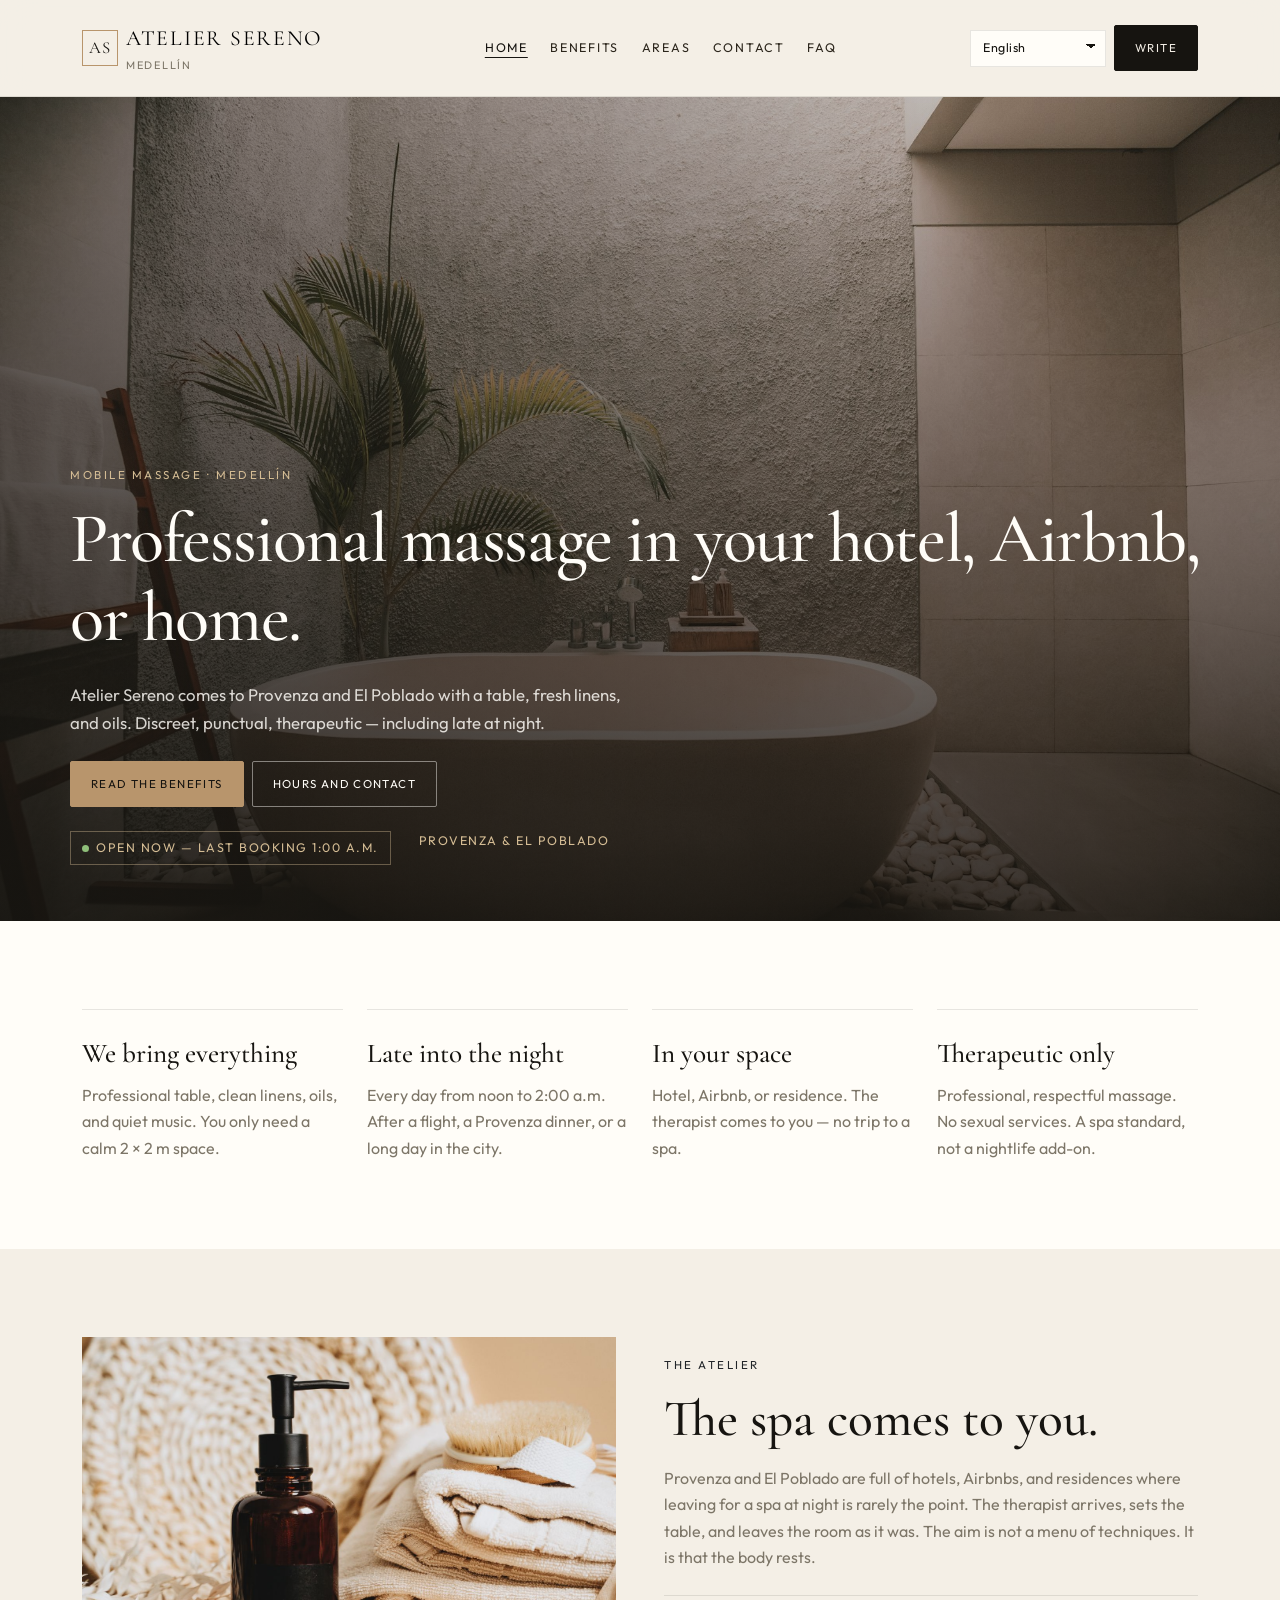
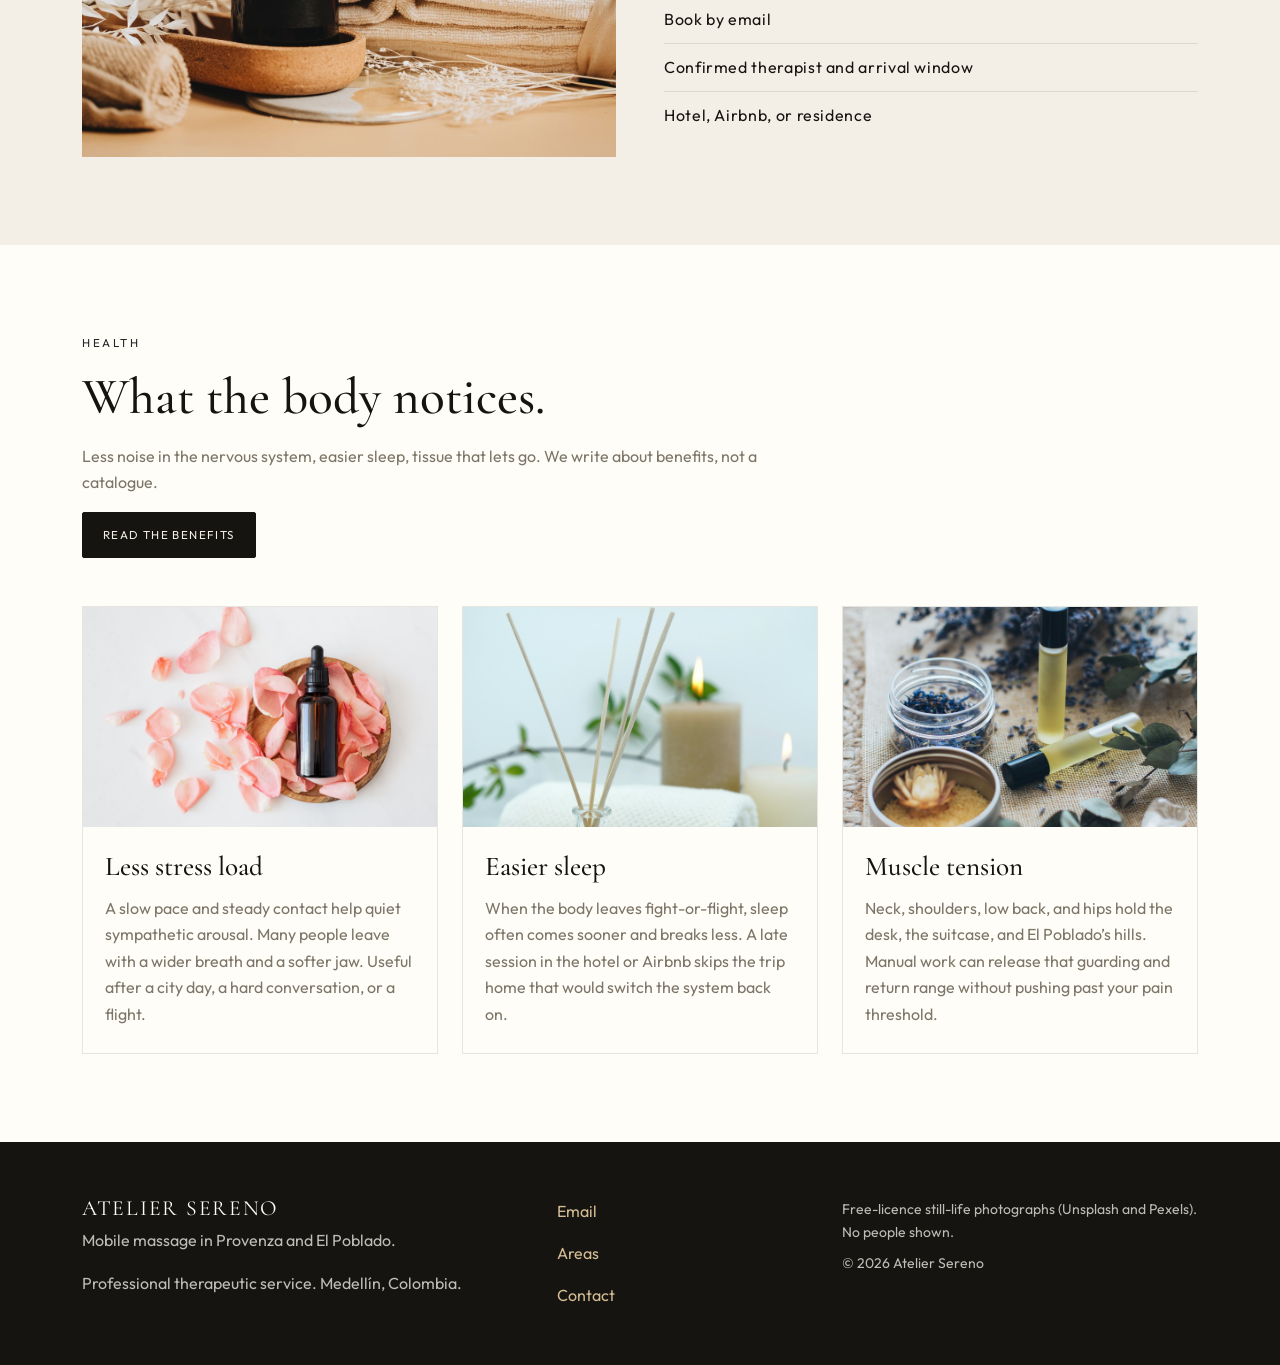
==== index.html @ fad037ab "Publish a static Atelier Sereno preview for friend review. Co-authored-by: Cursor <cursoragent@curso" ====
<!DOCTYPE html>
<html lang="es" data-lang="es" data-page="home">
<head>
  <!--
    Page: Home.
    Introduces Atelier Sereno as mobile massage in Provenza and El Poblado,
    then points to health benefits and email contact.
  -->
  <meta charset="utf-8">
  <meta name="viewport" content="width=device-width, initial-scale=1, viewport-fit=cover">
  <title>Atelier Sereno | Masaje a domicilio en Provenza y El Poblado, Medellín</title>
  <meta name="description" content="Masaje profesional a domicilio en Provenza y El Poblado, Medellín. Beneficios para el estrés, el sueño, la tensión y la circulación. Abiertos hasta las 2:00 a. m.">
  <meta name="robots" content="index, follow">
  <meta name="theme-color" content="#161410">
  <meta name="geo.region" content="CO-ANT">
  <meta name="geo.placename" content="Provenza, El Poblado, Medellín">
  <link rel="canonical" href="https://ateliersereno.com/index.html?lang=es">
  <link rel="alternate" data-hreflang="es" hreflang="es" href="https://ateliersereno.com/index.html?lang=es">
  <link rel="alternate" data-hreflang="en" hreflang="en" href="https://ateliersereno.com/index.html?lang=en">
  <link rel="alternate" data-hreflang="fr" hreflang="fr" href="https://ateliersereno.com/index.html?lang=fr">
  <link rel="alternate" data-hreflang="x-default" hreflang="x-default" href="https://ateliersereno.com/index.html?lang=es">
  <meta property="og:type" content="website">
  <meta property="og:title" content="Atelier Sereno — Masaje móvil en Provenza y El Poblado">
  <meta property="og:description" content="El spa llega a tu hotel, Airbnb o casa.">
  <meta property="og:locale" content="es_CO">
  <meta property="og:image" content="images/luxury-bath.jpg">
  <link rel="icon" href="favicon.svg" type="image/svg+xml">
  <link rel="manifest" href="site.webmanifest">
  <link rel="preconnect" href="https://fonts.googleapis.com">
  <link rel="preconnect" href="https://fonts.gstatic.com" crossorigin>
  <link href="https://fonts.googleapis.com/css2?family=Cormorant+Garamond:ital,wght@0,500;0,600;1,500&family=Outfit:wght@300;400;500&display=swap" rel="stylesheet">
  <link href="https://cdn.jsdelivr.net/npm/bootstrap@5.3.3/dist/css/bootstrap.min.css" rel="stylesheet">
  <link rel="stylesheet" href="css/styles.css?v=7">
  <script type="application/ld+json" id="jsonld"></script>
</head>
<body>
  <header class="site-header">
    <nav class="navbar navbar-expand-lg navbar-light">
      <div class="container py-2">
        <a class="navbar-brand d-flex align-items-center gap-2 mb-0 js-lang" href="index.html" data-href="index.html" data-nav="index.html">
          <span class="brand-mark" aria-hidden="true">AS</span>
          <span>
            <span class="brand-name">Atelier Sereno</span>
            <span class="brand-place">Medellín</span>
          </span>
        </a>
        <button class="navbar-toggler" type="button" data-bs-toggle="collapse" data-bs-target="#mainNav" aria-controls="mainNav" aria-expanded="false" aria-label="Menu">
          <span class="menu-lines" aria-hidden="true"></span>
        </button>
        <div class="collapse navbar-collapse" id="mainNav">
          <ul class="navbar-nav mx-lg-auto my-2 my-lg-0">
            <li class="nav-item"><a class="nav-link js-lang" href="index.html" data-href="index.html" data-nav="index.html" data-i18n="navHome">Inicio</a></li>
            <li class="nav-item"><a class="nav-link js-lang" href="benefits.html" data-href="benefits.html" data-nav="benefits.html" data-i18n="navBenefits">Beneficios</a></li>
            <li class="nav-item"><a class="nav-link js-lang" href="areas.html" data-href="areas.html" data-nav="areas.html" data-i18n="navAreas">Zonas</a></li>
            <li class="nav-item"><a class="nav-link js-lang" href="contact.html" data-href="contact.html" data-nav="contact.html" data-i18n="navContact">Contacto</a></li>
            <li class="nav-item"><a class="nav-link js-lang" href="faq.html" data-href="faq.html" data-nav="faq.html" data-i18n="navFaq">Preguntas</a></li>
          </ul>
          <div class="d-flex flex-column flex-lg-row align-items-lg-center gap-2">
            <label class="visually-hidden" for="lang-select" data-i18n="langLabel">Idioma</label>
            <select id="lang-select" class="lang-select" autocomplete="off">
              <option value="es">Español</option>
              <option value="en">English</option>
              <option value="fr">Français</option>
            </select>
            <a class="btn btn-ink js-lang" href="contact.html" data-href="contact.html" data-i18n="navWrite">Escribir</a>
          </div>
        </div>
      </div>
    </nav>
  </header>

  <main>
    <section class="hero" style="background-image: url('images/luxury-bath.jpg');">
      <div class="container hero-inner">
        <p class="kicker" data-i18n="heroKicker">Masaje móvil · Medellín</p>
        <h1 class="display mb-4" data-i18n="heroTitle">Masaje profesional en tu hotel, Airbnb o casa.</h1>
        <p class="hero-lead mb-4" data-i18n="heroLead">Atelier Sereno llega a Provenza y El Poblado con camilla, lencería limpia y aceites. Un servicio discreto, puntual y terapéutico — también de noche.</p>
        <div class="d-flex flex-wrap gap-2 mb-4">
          <a class="btn btn-gold js-lang" href="benefits.html" data-href="benefits.html" data-i18n="heroCta">Ver beneficios</a>
          <a class="btn btn-ghost js-lang" href="contact.html" data-href="contact.html" data-i18n="heroSecondary">Contacto y horario</a>
        </div>
        <div class="hero-meta">
          <span id="hours-status" class="status-pill">
            <span class="status-dot" aria-hidden="true"></span>
            <span data-status-label data-i18n="heroHours">Todos los días · 12:00 – 02:00</span>
          </span>
          <span data-i18n="heroAreas">Provenza y El Poblado</span>
        </div>
      </div>
    </section>

    <section class="section section-paper">
      <div class="container">
        <div class="row g-4 trust-grid">
          <div class="col-md-6 col-xl-3">
            <article class="trust-card">
              <h3 data-i18n="trust1Title">Llegamos con todo</h3>
              <p class="mb-0 muted" data-i18n="trust1Text">Camilla profesional, sábanas limpias, aceites y música suave.</p>
            </article>
          </div>
          <div class="col-md-6 col-xl-3">
            <article class="trust-card">
              <h3 data-i18n="trust2Title">Hasta altas horas</h3>
              <p class="mb-0 muted" data-i18n="trust2Text">Todos los días de 12:00 a 02:00.</p>
            </article>
          </div>
          <div class="col-md-6 col-xl-3">
            <article class="trust-card">
              <h3 data-i18n="trust3Title">En tu espacio</h3>
              <p class="mb-0 muted" data-i18n="trust3Text">Hotel, Airbnb o residencia. No hace falta salir.</p>
            </article>
          </div>
          <div class="col-md-6 col-xl-3">
            <article class="trust-card">
              <h3 data-i18n="trust4Title">Solo terapéutico</h3>
              <p class="mb-0 muted" data-i18n="trust4Text">Masaje profesional y respetuoso.</p>
            </article>
          </div>
        </div>
      </div>
    </section>

    <section class="section">
      <div class="container">
        <div class="row g-5 align-items-center">
          <div class="col-lg-6">
            <img class="about-photo" src="images/towels-pump.jpg" alt="Aceite y toallas de spa" width="1200" height="800">
          </div>
          <div class="col-lg-6">
            <p class="kicker text-body" data-i18n="aboutKicker">El atelier</p>
            <h2 class="section-title" data-i18n="aboutTitle">El spa llega a ti.</h2>
            <p class="muted" data-i18n="aboutText">El terapeuta llega, arma la camilla y deja el espacio como lo encontró.</p>
            <ul class="about-list">
              <li data-i18n="aboutPoint1">Reserva por correo</li>
              <li data-i18n="aboutPoint2">Confirmación de llegada y terapeuta</li>
              <li data-i18n="aboutPoint3">Hotel, Airbnb o residencia</li>
            </ul>
          </div>
        </div>
      </div>
    </section>

    <section class="section section-paper">
      <div class="container">
        <div class="row mb-5">
          <div class="col-lg-8">
            <p class="kicker text-body" data-i18n="homeBenefitsKicker">Salud</p>
            <h2 class="section-title" data-i18n="homeBenefitsTitle">Lo que el cuerpo nota.</h2>
            <p class="muted" data-i18n="homeBenefitsLead">Menos ruido en el sistema nervioso, mejor sueño, tejidos que sueltan.</p>
            <a class="btn btn-ink js-lang" href="benefits.html" data-href="benefits.html" data-i18n="homeBenefitsCta">Leer los beneficios</a>
          </div>
        </div>
        <div class="row g-4">
          <div class="col-md-4">
            <article class="service-card">
              <img src="images/oils-pexels.jpg" alt="Aceite esencial" width="800" height="520">
              <div class="card-body">
                <h3 data-i18n="ben1Title">Menos carga de estrés</h3>
                <p class="muted mb-0" data-i18n="ben1Text">El ritmo lento ayuda a bajar el tono del sistema nervioso.</p>
              </div>
            </article>
          </div>
          <div class="col-md-4">
            <article class="service-card">
              <img src="images/candle-holder.jpg" alt="Velas y toalla" width="800" height="520">
              <div class="card-body">
                <h3 data-i18n="ben2Title">Sueño más fácil</h3>
                <p class="muted mb-0" data-i18n="ben2Text">Cuando el cuerpo deja de estar en alerta, el sueño suele llegar antes.</p>
              </div>
            </article>
          </div>
          <div class="col-md-4">
            <article class="service-card">
              <img src="images/massage-tools.jpg" alt="Aceites y piedras" width="800" height="520">
              <div class="card-body">
                <h3 data-i18n="ben3Title">Tensión muscular</h3>
                <p class="muted mb-0" data-i18n="ben3Text">Cuello, hombros y lumbar sueltan la guardia del día.</p>
              </div>
            </article>
          </div>
        </div>
      </div>
    </section>
  </main>

  <footer class="site-footer">
    <div class="container">
      <div class="row g-4">
        <div class="col-lg-5">
          <p class="brand-name mb-2">Atelier Sereno</p>
          <p data-i18n="footerTag">Masaje móvil en Provenza y El Poblado.</p>
          <p class="mb-0" data-i18n="footerLegal">Servicio terapéutico profesional. Medellín, Colombia.</p>
        </div>
        <div class="col-lg-3">
          <p><a class="js-email" href="mailto:reservas@ateliersereno.com" data-i18n="contactEmail">Correo</a></p>
          <p><a class="js-lang" href="areas.html" data-href="areas.html" data-i18n="navAreas">Zonas</a></p>
          <p class="mb-0"><a class="js-lang" href="contact.html" data-href="contact.html" data-i18n="navContact">Contacto</a></p>
        </div>
        <div class="col-lg-4">
          <p class="small mb-2" data-i18n="footerPhoto">Fotografías de archivo libre, sin personas.</p>
          <p class="small mb-0">© <span id="year">2026</span> Atelier Sereno</p>
        </div>
      </div>
    </div>
  </footer>

  <div class="mobile-bar">
    <a class="btn btn-gold w-100 js-lang mb-0" href="contact.html" data-href="contact.html" data-i18n="navWrite">Escribir</a>
  </div>

  <script src="https://cdn.jsdelivr.net/npm/bootstrap@5.3.3/dist/js/bootstrap.bundle.min.js"></script>
  <script src="js/config.js"></script>
  <script src="js/translations.js"></script>
  <script src="js/main.js?v=7"></script>
</body>
</html>
---- css/styles.css ----
/*
  Atelier Sereno visual system.
  Bootstrap handles grid and collapse. This file owns type, color, and
  the late-night spa atmosphere so the site does not look like a default theme.
*/

:root {
  --ink: #161410;
  --ink-soft: #2c261c;
  --gold: #b8956c;
  --gold-light: #d4bc94;
  --cream: #f4efe6;
  --paper: #fffdf8;
  --stone: #7d7668;
  --line: rgba(22, 20, 16, 0.1);
  --shadow: 0 24px 60px rgba(22, 20, 16, 0.12);
  --radius: 2px;
  --header-h: 76px;
  --font-serif: "Cormorant Garamond", "Times New Roman", serif;
  --font-sans: "Outfit", "Segoe UI", sans-serif;
}

html {
  scroll-behavior: smooth;
}

body {
  font-family: var(--font-sans);
  color: var(--ink);
  background: var(--cream);
  line-height: 1.65;
}

img {
  max-width: 100%;
  height: auto;
}

a {
  color: inherit;
}

/* Header */
.site-header {
  position: sticky;
  top: 0;
  z-index: 1040;
  background: rgba(244, 239, 230, 0.92);
  backdrop-filter: blur(16px);
  border-bottom: 1px solid var(--line);
}

.brand-mark {
  width: 36px;
  height: 36px;
  display: grid;
  place-items: center;
  border: 1px solid var(--gold);
  color: var(--ink);
  font-family: var(--font-serif);
  font-size: 1.05rem;
  letter-spacing: 0.06em;
}

.brand-name {
  font-family: var(--font-serif);
  font-size: 1.35rem;
  letter-spacing: 0.08em;
  text-transform: uppercase;
  line-height: 1;
}

.brand-place {
  display: block;
  font-family: var(--font-sans);
  font-size: 0.68rem;
  letter-spacing: 0.16em;
  text-transform: uppercase;
  color: var(--stone);
  margin-top: 0.2rem;
}

.nav-link {
  font-size: 0.78rem;
  letter-spacing: 0.14em;
  text-transform: uppercase;
  color: var(--ink-soft) !important;
  padding-left: 0.7rem !important;
  padding-right: 0.7rem !important;
}

.nav-link:hover,
.nav-link:focus,
.nav-link[aria-current="page"] {
  color: var(--ink) !important;
}

.nav-link[aria-current="page"] {
  text-decoration: underline;
  text-underline-offset: 0.4em;
}

.lang-select {
  appearance: none;
  background: var(--paper);
  border: 1px solid var(--line);
  color: var(--ink);
  font-size: 0.78rem;
  letter-spacing: 0.04em;
  padding: 0.45rem 2rem 0.45rem 0.75rem;
  min-width: 8.5rem;
  background-image: linear-gradient(45deg, transparent 50%, var(--ink) 50%),
    linear-gradient(135deg, var(--ink) 50%, transparent 50%);
  background-position: calc(100% - 14px) calc(50% - 2px), calc(100% - 9px) calc(50% - 2px);
  background-size: 5px 5px, 5px 5px;
  background-repeat: no-repeat;
}

.lang-select:focus {
  outline: 1px solid var(--gold);
  outline-offset: 2px;
}

.btn-gold,
.btn-ink,
.btn-ghost {
  border-radius: var(--radius);
  letter-spacing: 0.12em;
  text-transform: uppercase;
  font-size: 0.72rem;
  padding: 0.85rem 1.25rem;
}

.btn-gold {
  background: var(--gold);
  border-color: var(--gold);
  color: var(--ink);
}

.btn-gold:hover,
.btn-gold:focus {
  background: var(--gold-light);
  border-color: var(--gold-light);
  color: var(--ink);
}

.btn-ink {
  background: var(--ink);
  border-color: var(--ink);
  color: var(--cream);
}

.btn-ink:hover,
.btn-ink:focus {
  background: var(--ink-soft);
  border-color: var(--ink-soft);
  color: var(--cream);
}

.btn-ghost {
  background: transparent;
  border: 1px solid rgba(255, 253, 248, 0.45);
  color: var(--paper);
}

.btn-ghost:hover,
.btn-ghost:focus {
  background: rgba(255, 253, 248, 0.08);
  color: var(--paper);
  border-color: var(--paper);
}

/* Hero */
.hero {
  position: relative;
  min-height: calc(100vh - var(--header-h));
  min-height: calc(100svh - var(--header-h));
  display: flex;
  align-items: flex-end;
  color: var(--paper);
  background: #1a1712 center / cover no-repeat;
  overflow-x: hidden;
}

.hero::after {
  content: "";
  position: absolute;
  inset: 0;
  background:
    linear-gradient(180deg, rgba(22, 20, 16, 0.18) 0%, rgba(22, 20, 16, 0.42) 42%, rgba(22, 20, 16, 0.82) 100%),
    linear-gradient(90deg, rgba(22, 20, 16, 0.45) 0%, rgba(22, 20, 16, 0.08) 70%);
}

.hero-inner {
  position: relative;
  z-index: 1;
  padding: 4.5rem 0 3.5rem;
}

.kicker {
  font-size: 0.72rem;
  letter-spacing: 0.22em;
  text-transform: uppercase;
  color: var(--gold-light);
  margin-bottom: 1rem;
}

.display {
  font-family: var(--font-serif);
  font-weight: 500;
  letter-spacing: -0.02em;
  line-height: 1.12;
  font-size: clamp(2rem, 7vw, 4.4rem);
  overflow-wrap: break-word;
}

.hero-lead {
  max-width: 36rem;
  color: rgba(255, 253, 248, 0.82);
  font-size: 1.05rem;
}

.hero-meta {
  display: flex;
  flex-wrap: wrap;
  gap: 1rem 1.75rem;
  font-size: 0.78rem;
  letter-spacing: 0.12em;
  text-transform: uppercase;
  color: var(--gold-light);
}

.status-pill {
  display: inline-flex;
  align-items: center;
  gap: 0.45rem;
  border: 1px solid rgba(212, 188, 148, 0.4);
  padding: 0.35rem 0.7rem;
}

.status-dot {
  width: 7px;
  height: 7px;
  border-radius: 50%;
  background: #c45c4a;
}

.status-pill.is-open .status-dot {
  background: #8fbf7a;
}

/* Sections */
.section {
  padding: 5.5rem 0;
}

.section-tight {
  padding: 4rem 0;
}

.section-ink {
  background: var(--ink);
  color: var(--paper);
}

.section-paper {
  background: var(--paper);
}

.section-title {
  font-family: var(--font-serif);
  font-size: clamp(2rem, 4vw, 3.2rem);
  line-height: 1.15;
  margin-bottom: 1rem;
}

.muted {
  color: var(--stone);
}

.section-ink .muted {
  color: rgba(255, 253, 248, 0.62);
}

.trust-grid .trust-card {
  height: 100%;
  padding: 1.75rem 0 0;
  border-top: 1px solid var(--line);
}

.trust-card h3,
.how-card h3,
.service-card h2,
.service-card h3,
.area-card h2,
.area-card h3,
.hours-card h3 {
  font-family: var(--font-serif);
  font-size: 1.7rem;
  margin-bottom: 0.7rem;
}

.about-photo {
  width: 100%;
  height: 100%;
  min-height: 420px;
  object-fit: cover;
}

.about-list {
  list-style: none;
  padding: 0;
  margin: 1.5rem 0 0;
}

.about-list li {
  padding: 0.65rem 0;
  border-top: 1px solid var(--line);
  letter-spacing: 0.04em;
}

/* Services */
.service-card {
  height: 100%;
  background: var(--paper);
  border: 1px solid var(--line);
}

.service-card img {
  width: 100%;
  height: 220px;
  object-fit: cover;
}

.service-card .card-body {
  padding: 1.5rem 1.4rem 1.6rem;
}

.service-meta {
  font-size: 0.7rem;
  letter-spacing: 0.16em;
  text-transform: uppercase;
  color: var(--gold);
}

/* How */
.how-index {
  font-family: var(--font-serif);
  font-size: 2rem;
  color: var(--gold);
  line-height: 1;
  display: block;
  margin-bottom: 0.8rem;
}

/* Areas / maps */
.area-card {
  background: var(--paper);
  border: 1px solid var(--line);
  height: 100%;
}

.map-frame {
  width: 100%;
  height: 260px;
  border: 0;
  filter: grayscale(0.35) contrast(1.05);
}

.area-card .card-body {
  padding: 1.5rem;
}

/* Hours + form */
.hours-table {
  width: 100%;
}

.hours-table th,
.hours-table td {
  padding: 0.85rem 0;
  border-bottom: 1px solid var(--line);
  font-size: 0.95rem;
}

.hours-table th {
  font-weight: 400;
  color: var(--stone);
}

.form-atelier .form-control,
.form-atelier .form-select {
  border: 0;
  border-bottom: 1px solid var(--line);
  border-radius: 0;
  background: transparent;
  padding-left: 0;
  box-shadow: none;
}

.form-atelier .form-control:focus,
.form-atelier .form-select:focus {
  box-shadow: none;
  border-color: var(--gold);
  background: transparent;
}

.form-atelier label {
  font-size: 0.72rem;
  letter-spacing: 0.14em;
  text-transform: uppercase;
  color: var(--stone);
}

/* FAQ */
.accordion-item {
  background: transparent;
  border: 0;
  border-bottom: 1px solid var(--line);
}

.accordion-button {
  background: transparent;
  box-shadow: none !important;
  font-family: var(--font-serif);
  font-size: 1.35rem;
  color: var(--ink);
  padding-left: 0;
}

.accordion-button:not(.collapsed) {
  background: transparent;
  color: var(--ink);
}

.accordion-button::after {
  background-size: 0.9rem;
}

.accordion-body {
  padding-left: 0;
  color: var(--stone);
}

/* Footer */
.site-footer {
  background: var(--ink);
  color: rgba(255, 253, 248, 0.72);
  padding: 3.5rem 0;
}

.site-footer a {
  color: var(--gold-light);
  text-decoration: none;
}

.site-footer .brand-name {
  color: var(--paper);
}

.page-hero {
  padding: 4.5rem 0 2rem;
}

.mobile-bar {
  display: none;
}

html.is-mobile .mobile-bar {
  display: block;
  position: fixed;
  left: 0;
  right: 0;
  bottom: 0;
  z-index: 1055;
  background: var(--ink);
  color: var(--paper);
  padding: 0.7rem 1rem calc(0.7rem + env(safe-area-inset-bottom));
  border-top: 1px solid rgba(184, 149, 108, 0.35);
}

html.is-mobile .site-footer {
  padding-bottom: 7.5rem;
}

html.is-mobile .hero {
  min-height: 88svh;
}

.mobile-bar .btn {
  flex: 0 0 auto;
}

.navbar .container {
  flex-wrap: nowrap;
  gap: 0.75rem;
}

.navbar-brand {
  min-width: 0;
}

.navbar-toggler {
  border: 1px solid var(--ink);
  background: var(--ink);
  width: 42px;
  height: 42px;
  padding: 0;
  margin-left: auto;
  flex: 0 0 auto;
  display: inline-flex;
  align-items: center;
  justify-content: center;
}

.navbar-toggler:focus {
  box-shadow: none;
}

.menu-lines,
.menu-lines::before,
.menu-lines::after {
  display: block;
  width: 16px;
  height: 1.5px;
  background: var(--cream);
}

.menu-lines {
  position: relative;
}

.menu-lines::before,
.menu-lines::after {
  content: "";
  position: absolute;
  left: 0;
}

.menu-lines::before {
  top: -5px;
}

.menu-lines::after {
  top: 5px;
}

@media (max-width: 991.98px) {
  .navbar .container {
    position: relative;
    padding-right: 3.6rem;
  }

  .navbar-toggler {
    display: inline-flex !important;
    align-items: center;
    justify-content: center;
    position: absolute;
    right: 0.75rem;
    top: 50%;
    transform: translateY(-50%);
    margin-left: 0;
  }

  .navbar-collapse {
    padding: 1rem 0 1.25rem;
  }

  .lang-select {
    margin: 0.75rem 0;
    width: 100%;
    max-width: 14rem;
  }

  .display {
    font-size: 1.8rem;
  }

  .hero-lead {
    font-size: 0.95rem;
  }

  .brand-name {
    font-size: 1.1rem;
  }

  .hero-inner {
    padding-right: 0.15rem;
  }
}

@media (prefers-reduced-motion: reduce) {
  html {
    scroll-behavior: auto;
  }
}
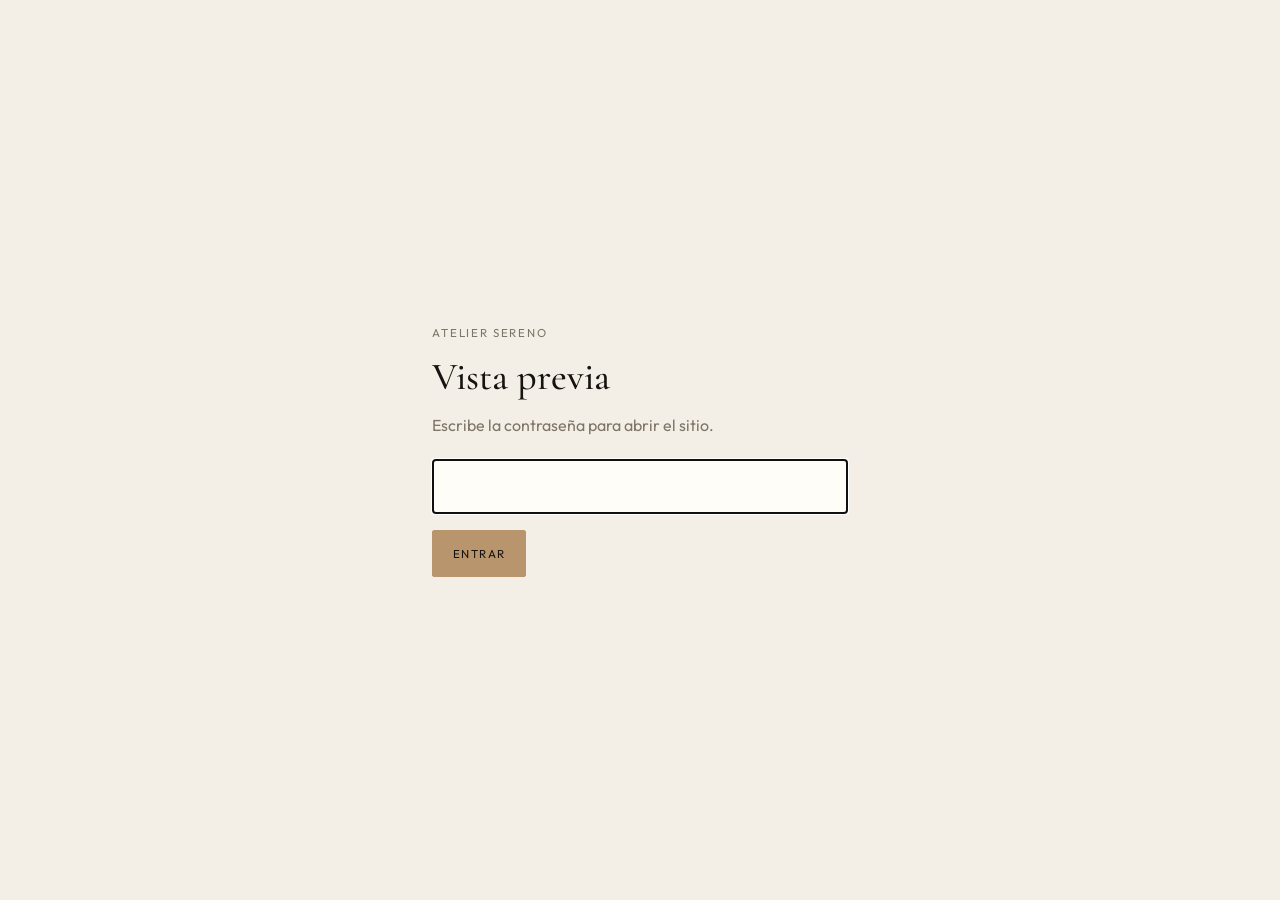
==== commit eeadef96: "Add a preview password screen on every page before the site opens. Co-authored-by: Cursor <cursorage" ====
--- a/index.html
+++ b/index.html
@@ -1,5 +1,5 @@
 <!DOCTYPE html>
-<html lang="es" data-lang="es" data-page="home">
+<html lang="es" data-lang="es" data-page="home" class="gate-locked">
 <head>
   <!--
     Page: Home.
@@ -30,7 +30,8 @@
   <link rel="preconnect" href="https://fonts.gstatic.com" crossorigin>
   <link href="https://fonts.googleapis.com/css2?family=Cormorant+Garamond:ital,wght@0,500;0,600;1,500&family=Outfit:wght@300;400;500&display=swap" rel="stylesheet">
   <link href="https://cdn.jsdelivr.net/npm/bootstrap@5.3.3/dist/css/bootstrap.min.css" rel="stylesheet">
-  <link rel="stylesheet" href="css/styles.css?v=7">
+  <link rel="stylesheet" href="css/styles.css?v=8">
+  <script src="js/gate.js"></script>
   <script type="application/ld+json" id="jsonld"></script>
 </head>
 <body>
--- a/css/styles.css
+++ b/css/styles.css
@@ -589,6 +589,57 @@
   }
 }
 
+html.gate-locked body > *:not(#site-gate) {
+  display: none !important;
+}
+
+#site-gate {
+  min-height: 100vh;
+  display: flex;
+  align-items: center;
+  justify-content: center;
+  padding: 2rem 1.25rem;
+  background: var(--cream);
+}
+
+.gate-card {
+  width: min(26rem, 100%);
+}
+
+.gate-kicker,
+.gate-lead,
+.gate-error {
+  color: var(--stone);
+}
+
+.gate-kicker {
+  letter-spacing: 0.16em;
+  text-transform: uppercase;
+  font-size: 0.72rem;
+  margin-bottom: 0.75rem;
+}
+
+.gate-title {
+  font-family: var(--font-serif);
+  font-size: 2.4rem;
+  font-weight: 500;
+  margin-bottom: 0.75rem;
+}
+
+.gate-form input {
+  display: block;
+  width: 100%;
+  border: 1px solid var(--line);
+  background: var(--paper);
+  padding: 0.85rem 1rem;
+  margin: 1.25rem 0 1rem;
+}
+
+.gate-error {
+  margin-top: 1rem;
+  font-size: 0.85rem;
+}
+
 @media (prefers-reduced-motion: reduce) {
   html {
     scroll-behavior: auto;
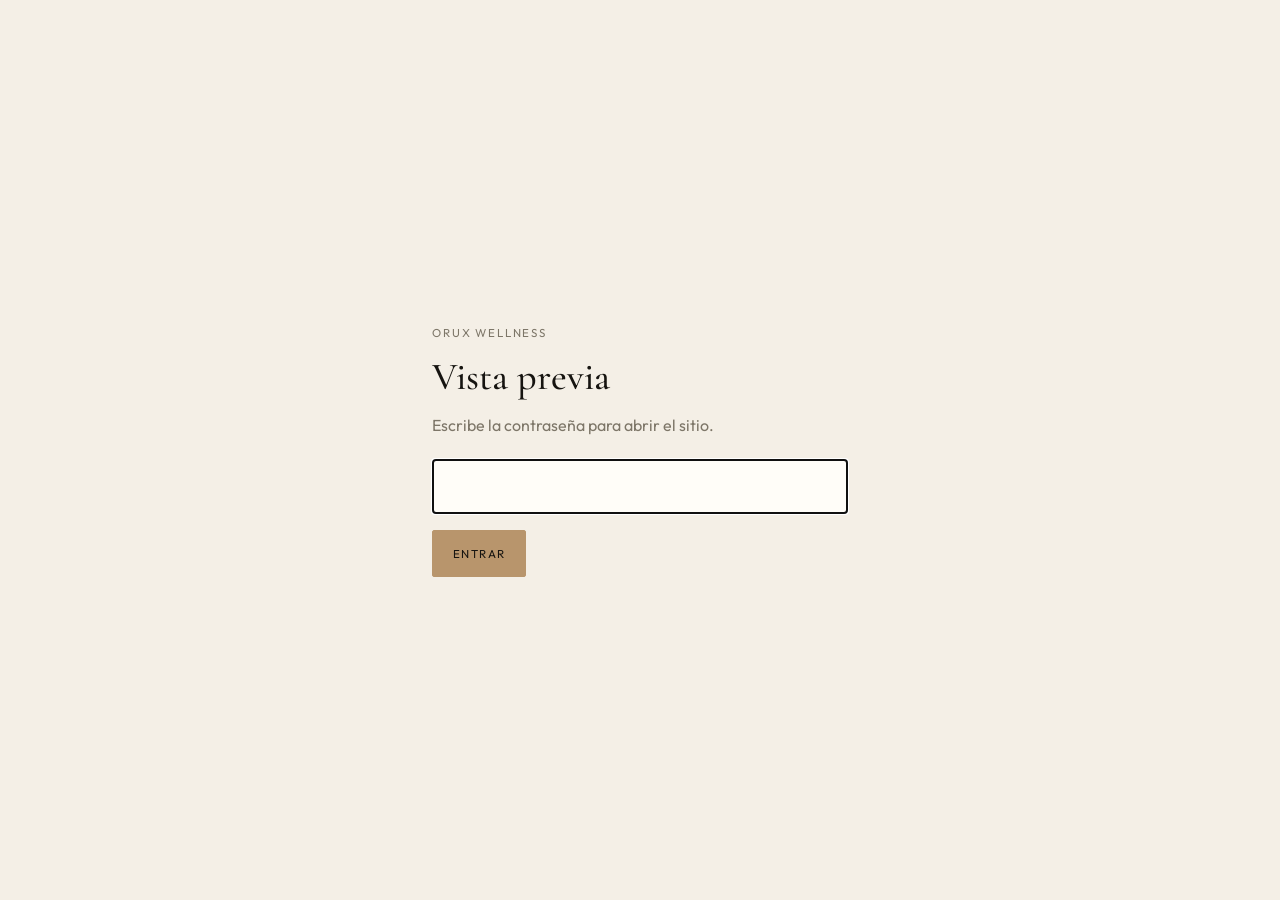
==== commit 7c2c2685: "Rebrand to Orux Wellness with Lorena's catalog, logo, WhatsApp booking, and Instagram. Co-authored-b" ====
--- a/index.html
+++ b/index.html
@@ -3,34 +3,34 @@
 <head>
   <!--
     Page: Home.
-    Introduces Atelier Sereno as mobile massage in Provenza and El Poblado,
-    then points to health benefits and email contact.
+    Introduces Orux Wellness as home-visit massage in Medellín, then
+    points to the service catalog and WhatsApp booking.
   -->
   <meta charset="utf-8">
   <meta name="viewport" content="width=device-width, initial-scale=1, viewport-fit=cover">
-  <title>Atelier Sereno | Masaje a domicilio en Provenza y El Poblado, Medellín</title>
-  <meta name="description" content="Masaje profesional a domicilio en Provenza y El Poblado, Medellín. Beneficios para el estrés, el sueño, la tensión y la circulación. Abiertos hasta las 2:00 a. m.">
+  <title>Orux Wellness | Masajes terapéuticos a domicilio en Medellín</title>
+  <meta name="description" content="Masajes relajantes, descontracturantes, para parejas y grupales, limpieza facial y sueroterapia a domicilio en Medellín y alrededores.">
   <meta name="robots" content="index, follow">
-  <meta name="theme-color" content="#161410">
+  <meta name="theme-color" content="#0b0b0b">
   <meta name="geo.region" content="CO-ANT">
-  <meta name="geo.placename" content="Provenza, El Poblado, Medellín">
-  <link rel="canonical" href="https://ateliersereno.com/index.html?lang=es">
-  <link rel="alternate" data-hreflang="es" hreflang="es" href="https://ateliersereno.com/index.html?lang=es">
-  <link rel="alternate" data-hreflang="en" hreflang="en" href="https://ateliersereno.com/index.html?lang=en">
-  <link rel="alternate" data-hreflang="fr" hreflang="fr" href="https://ateliersereno.com/index.html?lang=fr">
-  <link rel="alternate" data-hreflang="x-default" hreflang="x-default" href="https://ateliersereno.com/index.html?lang=es">
+  <meta name="geo.placename" content="Medellín">
+  <link rel="canonical" href="https://ggalvin-sc.github.io/atelier-sereno/index.html?lang=es">
+  <link rel="alternate" data-hreflang="es" hreflang="es" href="https://ggalvin-sc.github.io/atelier-sereno/index.html?lang=es">
+  <link rel="alternate" data-hreflang="en" hreflang="en" href="https://ggalvin-sc.github.io/atelier-sereno/index.html?lang=en">
+  <link rel="alternate" data-hreflang="fr" hreflang="fr" href="https://ggalvin-sc.github.io/atelier-sereno/index.html?lang=fr">
+  <link rel="alternate" data-hreflang="x-default" hreflang="x-default" href="https://ggalvin-sc.github.io/atelier-sereno/index.html?lang=es">
   <meta property="og:type" content="website">
-  <meta property="og:title" content="Atelier Sereno — Masaje móvil en Provenza y El Poblado">
-  <meta property="og:description" content="El spa llega a tu hotel, Airbnb o casa.">
+  <meta property="og:title" content="Orux Wellness — Tu bienestar, nuestra prioridad">
+  <meta property="og:description" content="Masajes terapéuticos y de bienestar a domicilio. Medellín y alrededores.">
   <meta property="og:locale" content="es_CO">
-  <meta property="og:image" content="images/luxury-bath.jpg">
+  <meta property="og:image" content="images/logo-orux.jpg">
   <link rel="icon" href="favicon.svg" type="image/svg+xml">
   <link rel="manifest" href="site.webmanifest">
   <link rel="preconnect" href="https://fonts.googleapis.com">
   <link rel="preconnect" href="https://fonts.gstatic.com" crossorigin>
   <link href="https://fonts.googleapis.com/css2?family=Cormorant+Garamond:ital,wght@0,500;0,600;1,500&family=Outfit:wght@300;400;500&display=swap" rel="stylesheet">
   <link href="https://cdn.jsdelivr.net/npm/bootstrap@5.3.3/dist/css/bootstrap.min.css" rel="stylesheet">
-  <link rel="stylesheet" href="css/styles.css?v=8">
+  <link rel="stylesheet" href="css/styles.css?v=9">
   <script src="js/gate.js"></script>
   <script type="application/ld+json" id="jsonld"></script>
 </head>
@@ -39,9 +39,9 @@
     <nav class="navbar navbar-expand-lg navbar-light">
       <div class="container py-2">
         <a class="navbar-brand d-flex align-items-center gap-2 mb-0 js-lang" href="index.html" data-href="index.html" data-nav="index.html">
-          <span class="brand-mark" aria-hidden="true">AS</span>
+          <img class="brand-logo" src="images/logo-orux.jpg" alt="Orux Wellness" width="52" height="52">
           <span>
-            <span class="brand-name">Atelier Sereno</span>
+            <span class="brand-name">Orux Wellness</span>
             <span class="brand-place">Medellín</span>
           </span>
         </a>
@@ -51,7 +51,7 @@
         <div class="collapse navbar-collapse" id="mainNav">
           <ul class="navbar-nav mx-lg-auto my-2 my-lg-0">
             <li class="nav-item"><a class="nav-link js-lang" href="index.html" data-href="index.html" data-nav="index.html" data-i18n="navHome">Inicio</a></li>
-            <li class="nav-item"><a class="nav-link js-lang" href="benefits.html" data-href="benefits.html" data-nav="benefits.html" data-i18n="navBenefits">Beneficios</a></li>
+            <li class="nav-item"><a class="nav-link js-lang" href="services.html" data-href="services.html" data-nav="services.html" data-i18n="navServices">Servicios</a></li>
             <li class="nav-item"><a class="nav-link js-lang" href="areas.html" data-href="areas.html" data-nav="areas.html" data-i18n="navAreas">Zonas</a></li>
             <li class="nav-item"><a class="nav-link js-lang" href="contact.html" data-href="contact.html" data-nav="contact.html" data-i18n="navContact">Contacto</a></li>
             <li class="nav-item"><a class="nav-link js-lang" href="faq.html" data-href="faq.html" data-nav="faq.html" data-i18n="navFaq">Preguntas</a></li>
@@ -63,7 +63,7 @@
               <option value="en">English</option>
               <option value="fr">Français</option>
             </select>
-            <a class="btn btn-ink js-lang" href="contact.html" data-href="contact.html" data-i18n="navWrite">Escribir</a>
+            <a class="btn btn-ink js-whatsapp" href="https://wa.me/573242700150" target="_blank" rel="noopener" data-i18n="navWrite">Agenda tu cita</a>
           </div>
         </div>
       </div>
@@ -73,19 +73,19 @@
   <main>
     <section class="hero" style="background-image: url('images/luxury-bath.jpg');">
       <div class="container hero-inner">
-        <p class="kicker" data-i18n="heroKicker">Masaje móvil · Medellín</p>
-        <h1 class="display mb-4" data-i18n="heroTitle">Masaje profesional en tu hotel, Airbnb o casa.</h1>
-        <p class="hero-lead mb-4" data-i18n="heroLead">Atelier Sereno llega a Provenza y El Poblado con camilla, lencería limpia y aceites. Un servicio discreto, puntual y terapéutico — también de noche.</p>
+        <p class="kicker" data-i18n="heroKicker">Masajes a domicilio · Medellín</p>
+        <h1 class="display mb-4" data-i18n="heroTitle">Tu bienestar, nuestra prioridad.</h1>
+        <p class="hero-lead mb-4" data-i18n="heroLead">Orux Wellness lleva masajes terapéuticos y de bienestar a tu hotel, Airbnb o casa.</p>
         <div class="d-flex flex-wrap gap-2 mb-4">
-          <a class="btn btn-gold js-lang" href="benefits.html" data-href="benefits.html" data-i18n="heroCta">Ver beneficios</a>
-          <a class="btn btn-ghost js-lang" href="contact.html" data-href="contact.html" data-i18n="heroSecondary">Contacto y horario</a>
+          <a class="btn btn-gold js-lang" href="services.html" data-href="services.html" data-i18n="heroCta">Ver servicios</a>
+          <a class="btn btn-ghost js-whatsapp" href="https://wa.me/573242700150" target="_blank" rel="noopener" data-i18n="heroSecondary">Agenda tu cita</a>
         </div>
         <div class="hero-meta">
           <span id="hours-status" class="status-pill">
             <span class="status-dot" aria-hidden="true"></span>
             <span data-status-label data-i18n="heroHours">Todos los días · 12:00 – 02:00</span>
           </span>
-          <span data-i18n="heroAreas">Provenza y El Poblado</span>
+          <span data-i18n="heroAreas">Medellín y alrededores</span>
         </div>
       </div>
     </section>
@@ -96,7 +96,7 @@
           <div class="col-md-6 col-xl-3">
             <article class="trust-card">
               <h3 data-i18n="trust1Title">Llegamos con todo</h3>
-              <p class="mb-0 muted" data-i18n="trust1Text">Camilla profesional, sábanas limpias, aceites y música suave.</p>
+              <p class="mb-0 muted" data-i18n="trust1Text">Piedras, aromaterapia, música y domicilio.</p>
             </article>
           </div>
           <div class="col-md-6 col-xl-3">
@@ -107,14 +107,14 @@
           </div>
           <div class="col-md-6 col-xl-3">
             <article class="trust-card">
-              <h3 data-i18n="trust3Title">En tu espacio</h3>
-              <p class="mb-0 muted" data-i18n="trust3Text">Hotel, Airbnb o residencia. No hace falta salir.</p>
-            </article>
-          </div>
-          <div class="col-md-6 col-xl-3">
-            <article class="trust-card">
-              <h3 data-i18n="trust4Title">Solo terapéutico</h3>
-              <p class="mb-0 muted" data-i18n="trust4Text">Masaje profesional y respetuoso.</p>
+              <h3 data-i18n="trust3Title">A domicilio</h3>
+              <p class="mb-0 muted" data-i18n="trust3Text">Hotel, Airbnb o residencia.</p>
+            </article>
+          </div>
+          <div class="col-md-6 col-xl-3">
+            <article class="trust-card">
+              <h3 data-i18n="trust4Title">10% en Instagram</h3>
+              <p class="mb-0 muted" data-i18n="trust4Text">Síguenos en @orux.wellness.</p>
             </article>
           </div>
         </div>
@@ -125,14 +125,14 @@
       <div class="container">
         <div class="row g-5 align-items-center">
           <div class="col-lg-6">
-            <img class="about-photo" src="images/towels-pump.jpg" alt="Aceite y toallas de spa" width="1200" height="800">
+            <img class="about-photo" src="images/logo-orux.jpg" alt="Logotipo Orux Wellness" width="1200" height="960">
           </div>
           <div class="col-lg-6">
-            <p class="kicker text-body" data-i18n="aboutKicker">El atelier</p>
-            <h2 class="section-title" data-i18n="aboutTitle">El spa llega a ti.</h2>
-            <p class="muted" data-i18n="aboutText">El terapeuta llega, arma la camilla y deja el espacio como lo encontró.</p>
+            <p class="kicker text-body" data-i18n="aboutKicker">Orux Wellness</p>
+            <h2 class="section-title" data-i18n="aboutTitle">Desconecta del estrés y conecta contigo.</h2>
+            <p class="muted" data-i18n="aboutText">El catálogo dice qué hacemos. Llegamos, armamos la camilla y dejamos el espacio como lo encontramos.</p>
             <ul class="about-list">
-              <li data-i18n="aboutPoint1">Reserva por correo</li>
+              <li data-i18n="aboutPoint1">Reserva por WhatsApp</li>
               <li data-i18n="aboutPoint2">Confirmación de llegada y terapeuta</li>
               <li data-i18n="aboutPoint3">Hotel, Airbnb o residencia</li>
             </ul>
@@ -145,10 +145,10 @@
       <div class="container">
         <div class="row mb-5">
           <div class="col-lg-8">
-            <p class="kicker text-body" data-i18n="homeBenefitsKicker">Salud</p>
-            <h2 class="section-title" data-i18n="homeBenefitsTitle">Lo que el cuerpo nota.</h2>
-            <p class="muted" data-i18n="homeBenefitsLead">Menos ruido en el sistema nervioso, mejor sueño, tejidos que sueltan.</p>
-            <a class="btn btn-ink js-lang" href="benefits.html" data-href="benefits.html" data-i18n="homeBenefitsCta">Leer los beneficios</a>
+            <p class="kicker text-body" data-i18n="homeServicesKicker">Catálogo</p>
+            <h2 class="section-title" data-i18n="homeServicesTitle">Servicios que prestamos.</h2>
+            <p class="muted" data-i18n="homeServicesLead">Elige el servicio. Cada masaje incluye piedras, aromaterapia, música, bebida y domicilio.</p>
+            <a class="btn btn-ink js-lang" href="services.html" data-href="services.html" data-i18n="homeServicesCta">Ver el catálogo</a>
           </div>
         </div>
         <div class="row g-4">
@@ -156,8 +156,17 @@
             <article class="service-card">
               <img src="images/oils-pexels.jpg" alt="Aceite esencial" width="800" height="520">
               <div class="card-body">
-                <h3 data-i18n="ben1Title">Menos carga de estrés</h3>
-                <p class="muted mb-0" data-i18n="ben1Text">El ritmo lento ayuda a bajar el tono del sistema nervioso.</p>
+                <h3 data-i18n="svc1Title">Masaje relajante</h3>
+                <p class="muted mb-0" data-i18n="svc1Text">Libera el estrés y recupera el equilibrio.</p>
+              </div>
+            </article>
+          </div>
+          <div class="col-md-4">
+            <article class="service-card">
+              <img src="images/massage-tools.jpg" alt="Aceites y piedras" width="800" height="520">
+              <div class="card-body">
+                <h3 data-i18n="svc2Title">Masaje descontracturante</h3>
+                <p class="muted mb-0" data-i18n="svc2Text">Alivia tensiones y mejora la movilidad.</p>
               </div>
             </article>
           </div>
@@ -165,17 +174,8 @@
             <article class="service-card">
               <img src="images/candle-holder.jpg" alt="Velas y toalla" width="800" height="520">
               <div class="card-body">
-                <h3 data-i18n="ben2Title">Sueño más fácil</h3>
-                <p class="muted mb-0" data-i18n="ben2Text">Cuando el cuerpo deja de estar en alerta, el sueño suele llegar antes.</p>
-              </div>
-            </article>
-          </div>
-          <div class="col-md-4">
-            <article class="service-card">
-              <img src="images/massage-tools.jpg" alt="Aceites y piedras" width="800" height="520">
-              <div class="card-body">
-                <h3 data-i18n="ben3Title">Tensión muscular</h3>
-                <p class="muted mb-0" data-i18n="ben3Text">Cuello, hombros y lumbar sueltan la guardia del día.</p>
+                <h3 data-i18n="svc3Title">Masaje para parejas</h3>
+                <p class="muted mb-0" data-i18n="svc3Text">Relajación y conexión para compartir.</p>
               </div>
             </article>
           </div>
@@ -188,30 +188,30 @@
     <div class="container">
       <div class="row g-4">
         <div class="col-lg-5">
-          <p class="brand-name mb-2">Atelier Sereno</p>
-          <p data-i18n="footerTag">Masaje móvil en Provenza y El Poblado.</p>
-          <p class="mb-0" data-i18n="footerLegal">Servicio terapéutico profesional. Medellín, Colombia.</p>
+          <p class="brand-name mb-2">Orux Wellness</p>
+          <p data-i18n="footerTag">Masajes terapéuticos y de bienestar a domicilio.</p>
+          <p class="mb-0" data-i18n="footerLegal">Orux Wellness. Medellín, Colombia.</p>
         </div>
         <div class="col-lg-3">
-          <p><a class="js-email" href="mailto:reservas@ateliersereno.com" data-i18n="contactEmail">Correo</a></p>
-          <p><a class="js-lang" href="areas.html" data-href="areas.html" data-i18n="navAreas">Zonas</a></p>
+          <p><a class="js-whatsapp" href="https://wa.me/573242700150" target="_blank" rel="noopener" data-i18n="contactWhatsApp">WhatsApp</a></p>
+          <p><a class="js-instagram" href="https://www.instagram.com/orux.wellness/" target="_blank" rel="noopener" data-i18n="contactInstagram">Instagram</a></p>
           <p class="mb-0"><a class="js-lang" href="contact.html" data-href="contact.html" data-i18n="navContact">Contacto</a></p>
         </div>
         <div class="col-lg-4">
-          <p class="small mb-2" data-i18n="footerPhoto">Fotografías de archivo libre, sin personas.</p>
-          <p class="small mb-0">© <span id="year">2026</span> Atelier Sereno</p>
+          <p class="small mb-2" data-i18n="footerPhoto">Logotipo de Orux Wellness.</p>
+          <p class="small mb-0">© <span id="year">2026</span> Orux Wellness</p>
         </div>
       </div>
     </div>
   </footer>
 
   <div class="mobile-bar">
-    <a class="btn btn-gold w-100 js-lang mb-0" href="contact.html" data-href="contact.html" data-i18n="navWrite">Escribir</a>
+    <a class="btn btn-gold w-100 js-whatsapp mb-0" href="https://wa.me/573242700150" target="_blank" rel="noopener" data-i18n="navWrite">Agenda tu cita</a>
   </div>
 
   <script src="https://cdn.jsdelivr.net/npm/bootstrap@5.3.3/dist/js/bootstrap.bundle.min.js"></script>
   <script src="js/config.js"></script>
   <script src="js/translations.js"></script>
-  <script src="js/main.js?v=7"></script>
+  <script src="js/main.js?v=8"></script>
 </body>
 </html>
--- a/css/styles.css
+++ b/css/styles.css
@@ -1,5 +1,5 @@
 /*
-  Atelier Sereno visual system.
+  Orux Wellness visual system.
   Bootstrap handles grid and collapse. This file owns type, color, and
   the late-night spa atmosphere so the site does not look like a default theme.
 */
@@ -62,6 +62,15 @@
   letter-spacing: 0.06em;
 }
 
+.brand-logo {
+  height: 52px;
+  width: 52px;
+  object-fit: cover;
+  border-radius: 50%;
+  background: #0b0b0b;
+  flex: 0 0 auto;
+}
+
 .brand-name {
   font-family: var(--font-serif);
   font-size: 1.35rem;
@@ -343,6 +352,31 @@
   color: var(--gold);
 }
 
+.include-grid .include-card {
+  height: 100%;
+  padding: 1.25rem 0 0;
+  border-top: 1px solid var(--line);
+}
+
+.include-card p {
+  font-family: var(--font-serif);
+  font-size: 1.25rem;
+  margin: 0;
+}
+
+.ig-banner {
+  border: 1px solid var(--line);
+  padding: 1.5rem 1.6rem;
+  background: var(--paper);
+}
+
+.catalog-photo {
+  width: 100%;
+  max-height: 720px;
+  object-fit: contain;
+  background: #0b0b0b;
+}
+
 /* How */
 .how-index {
   font-family: var(--font-serif);
